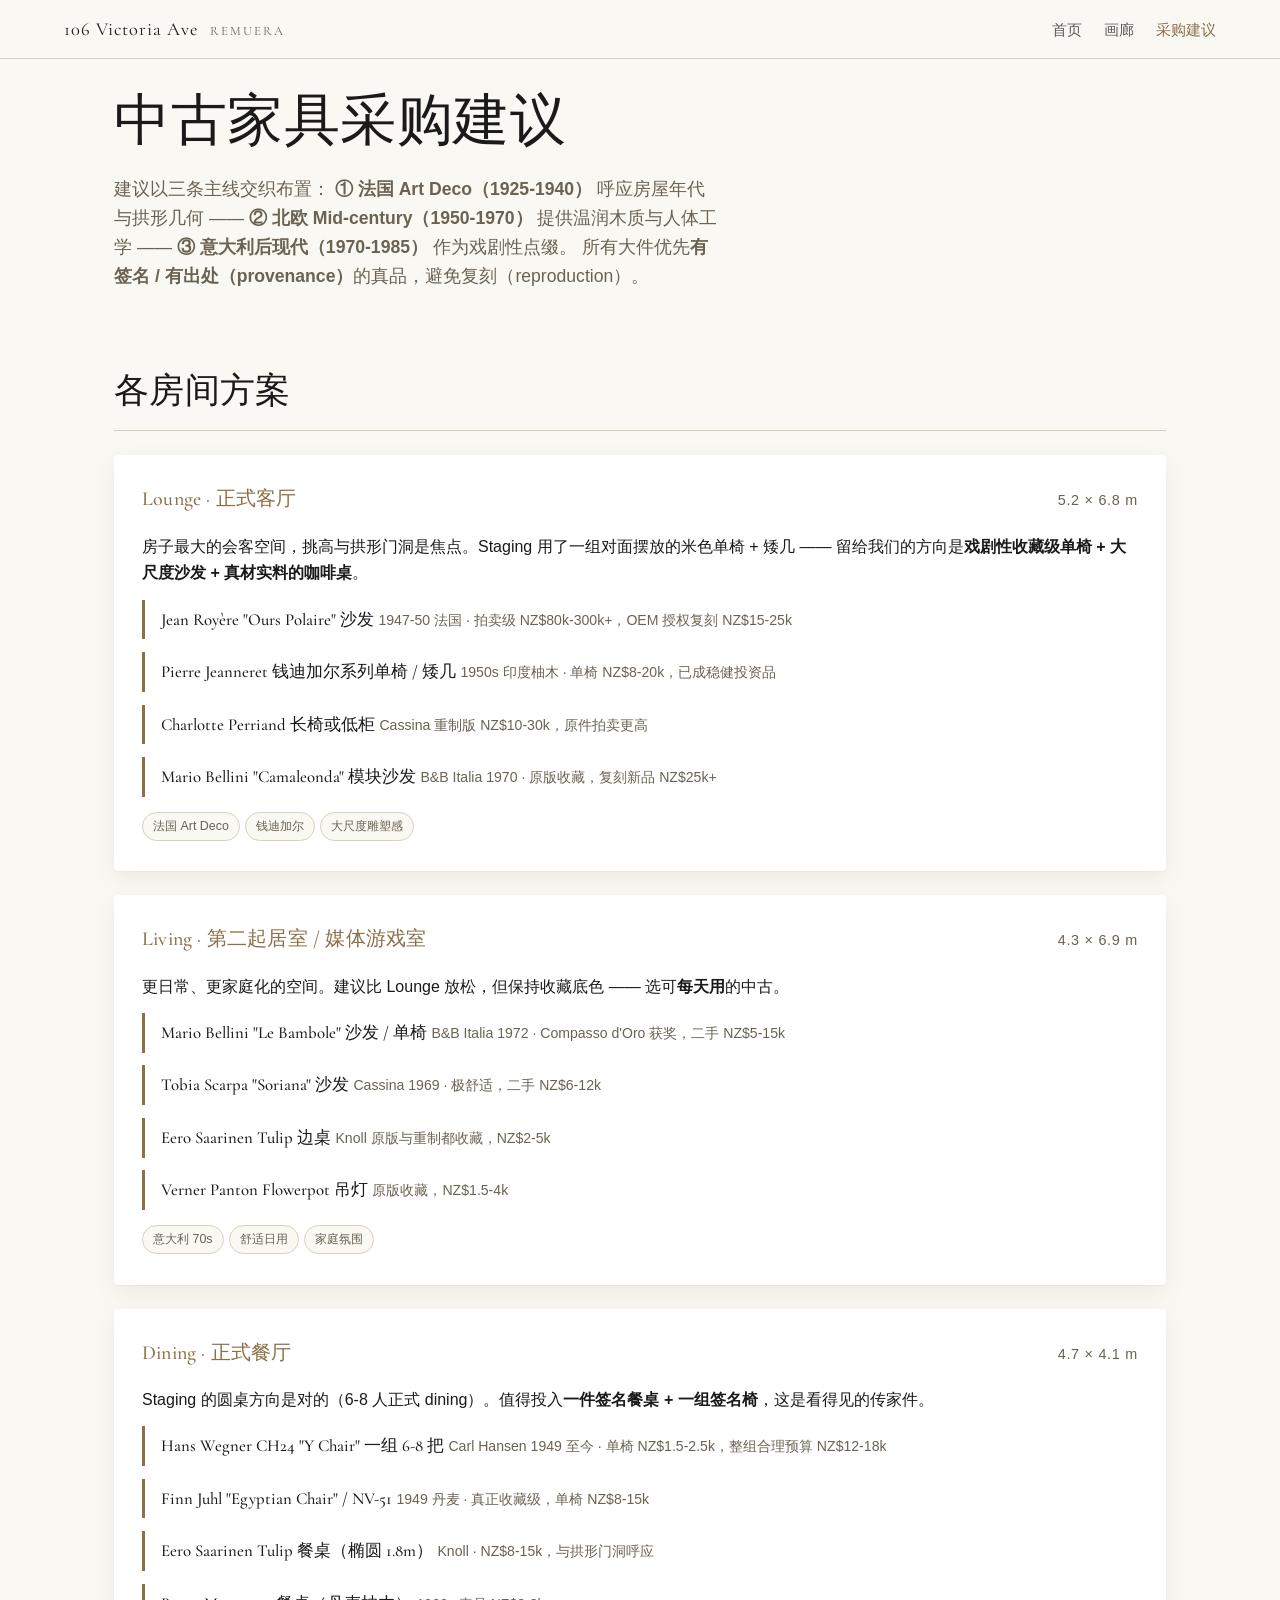
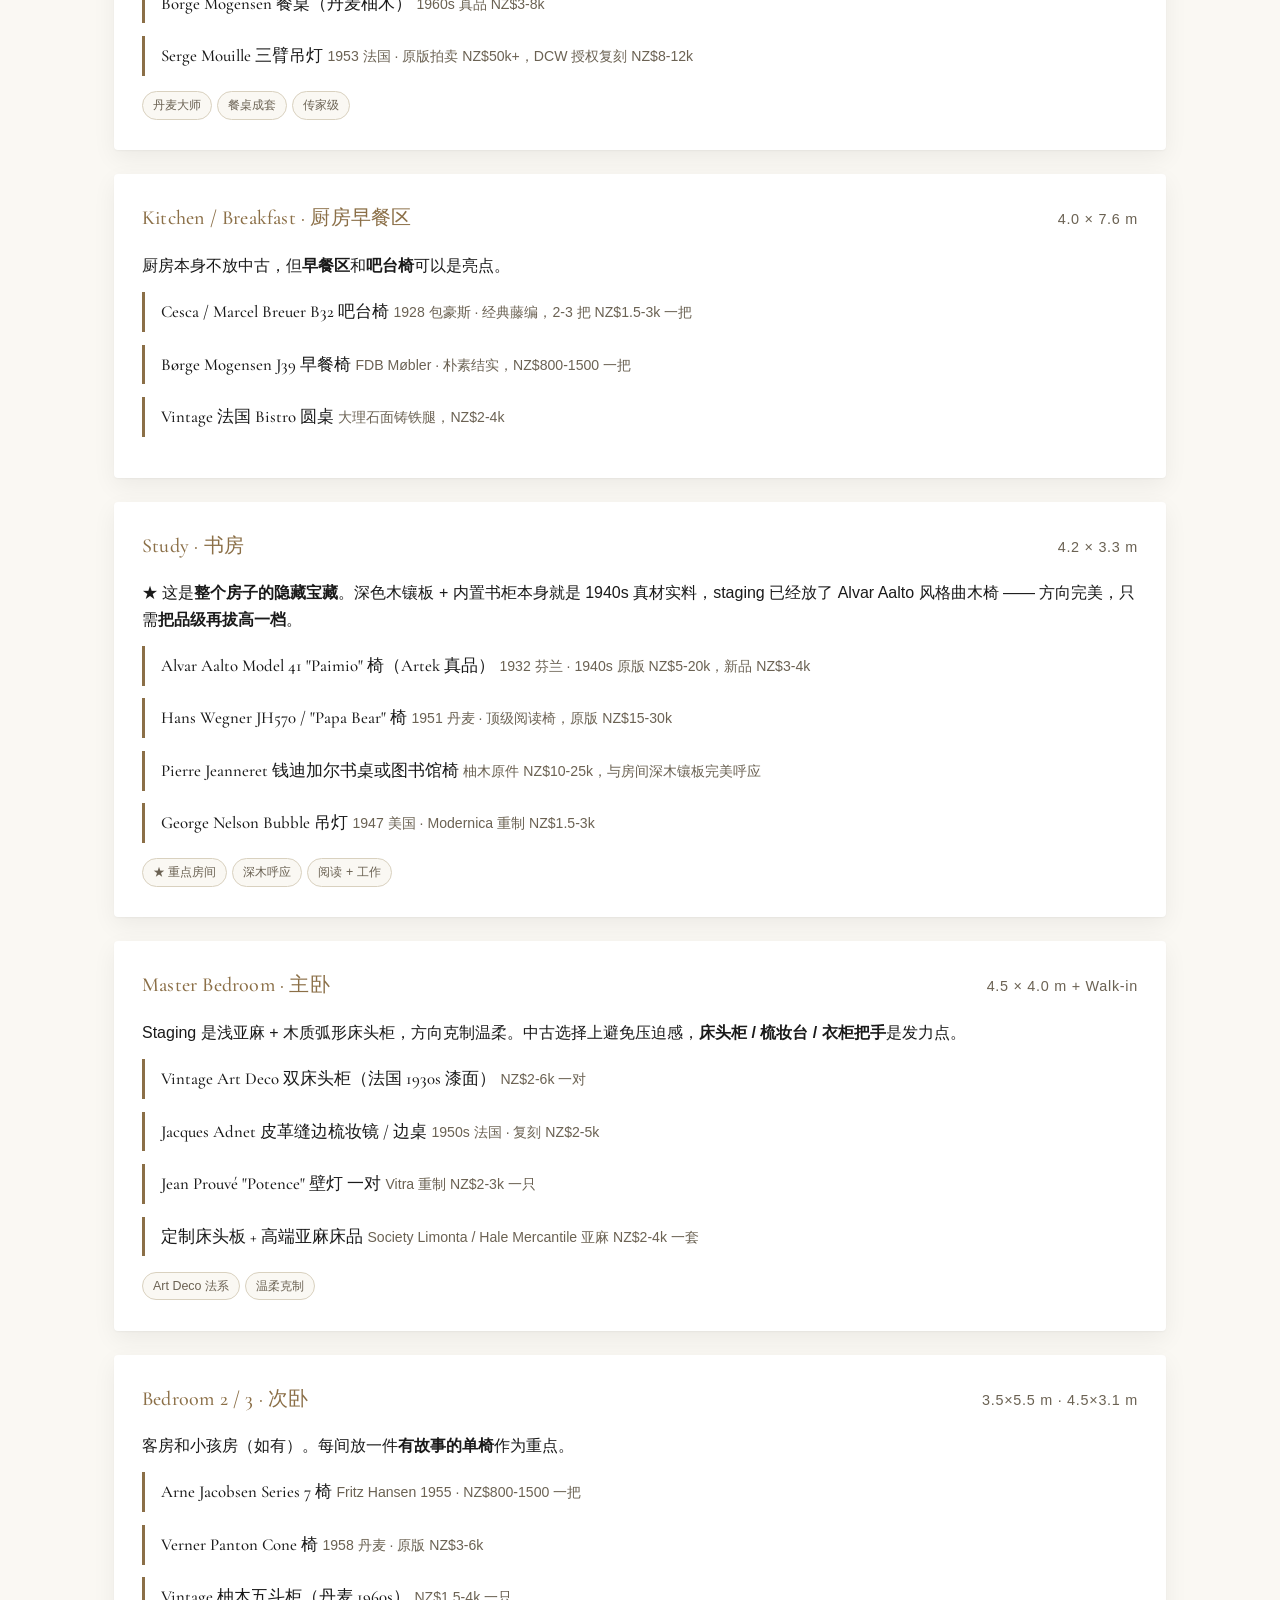
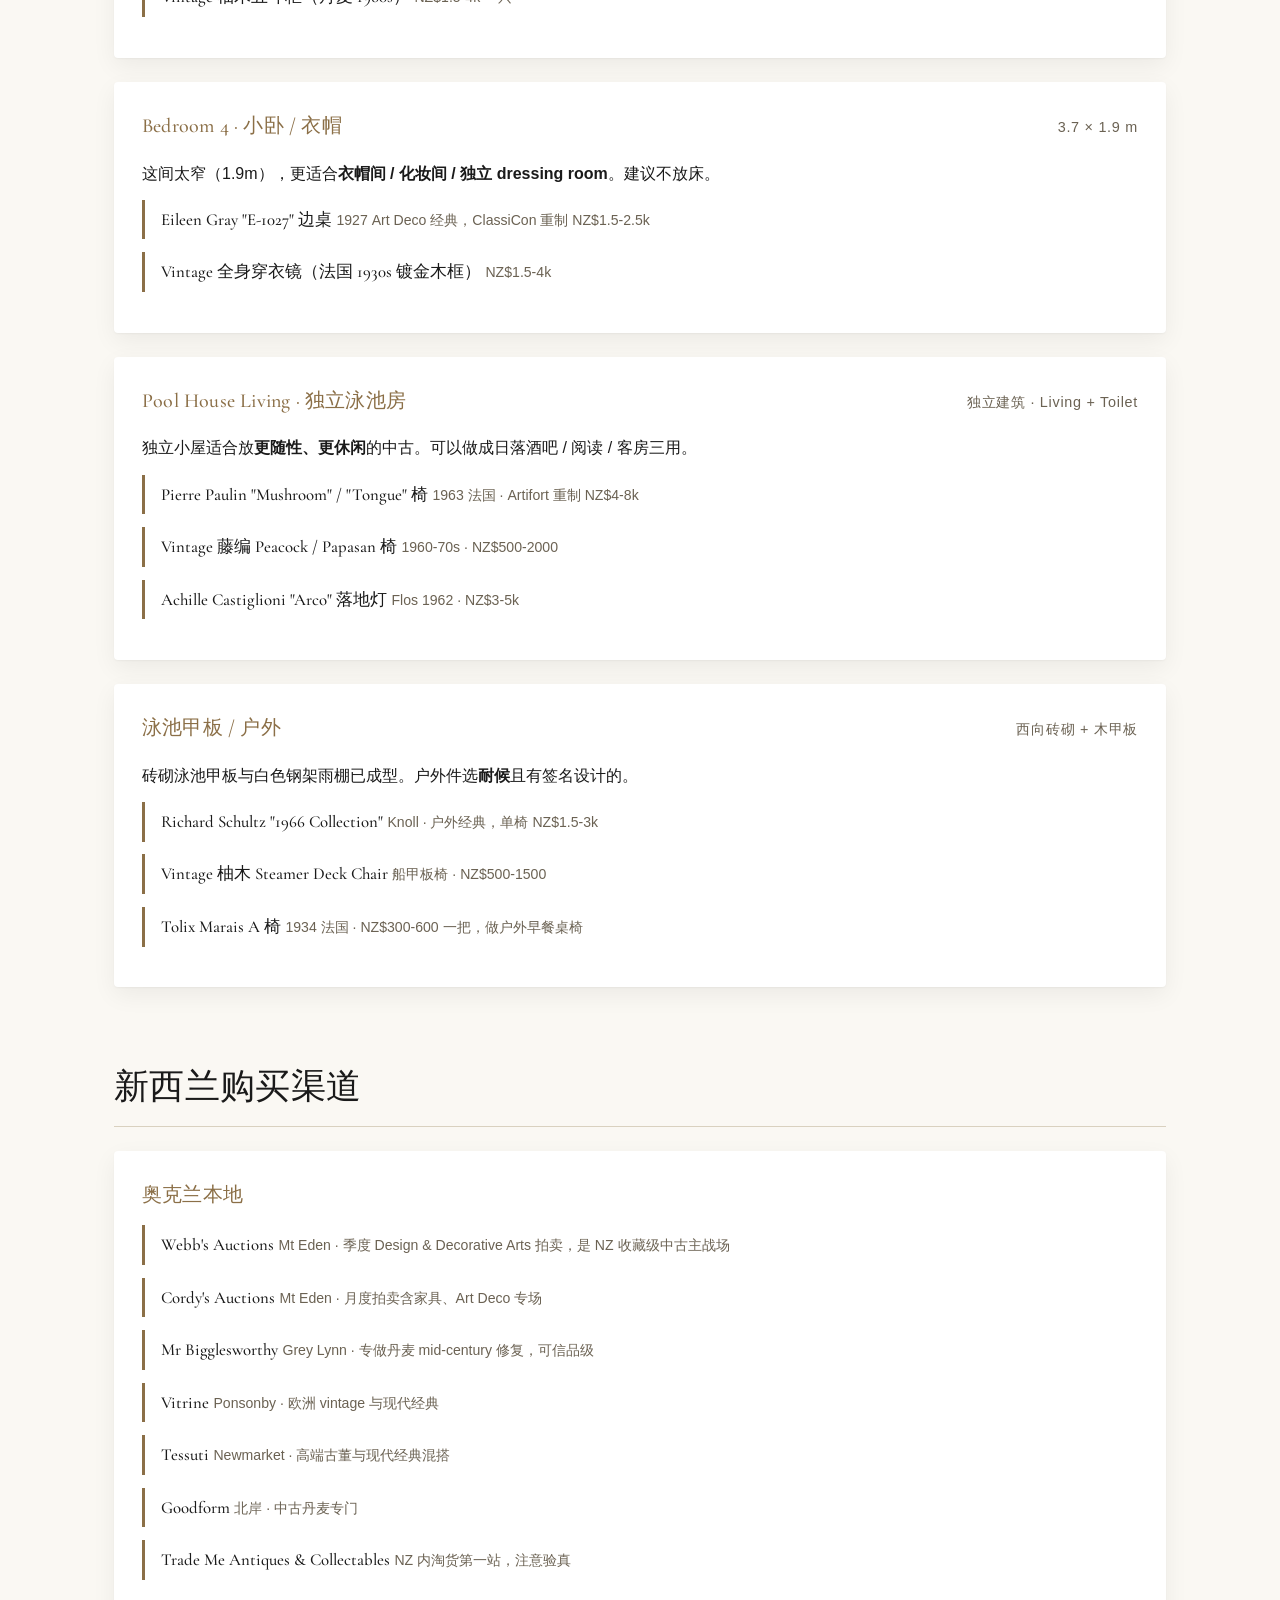
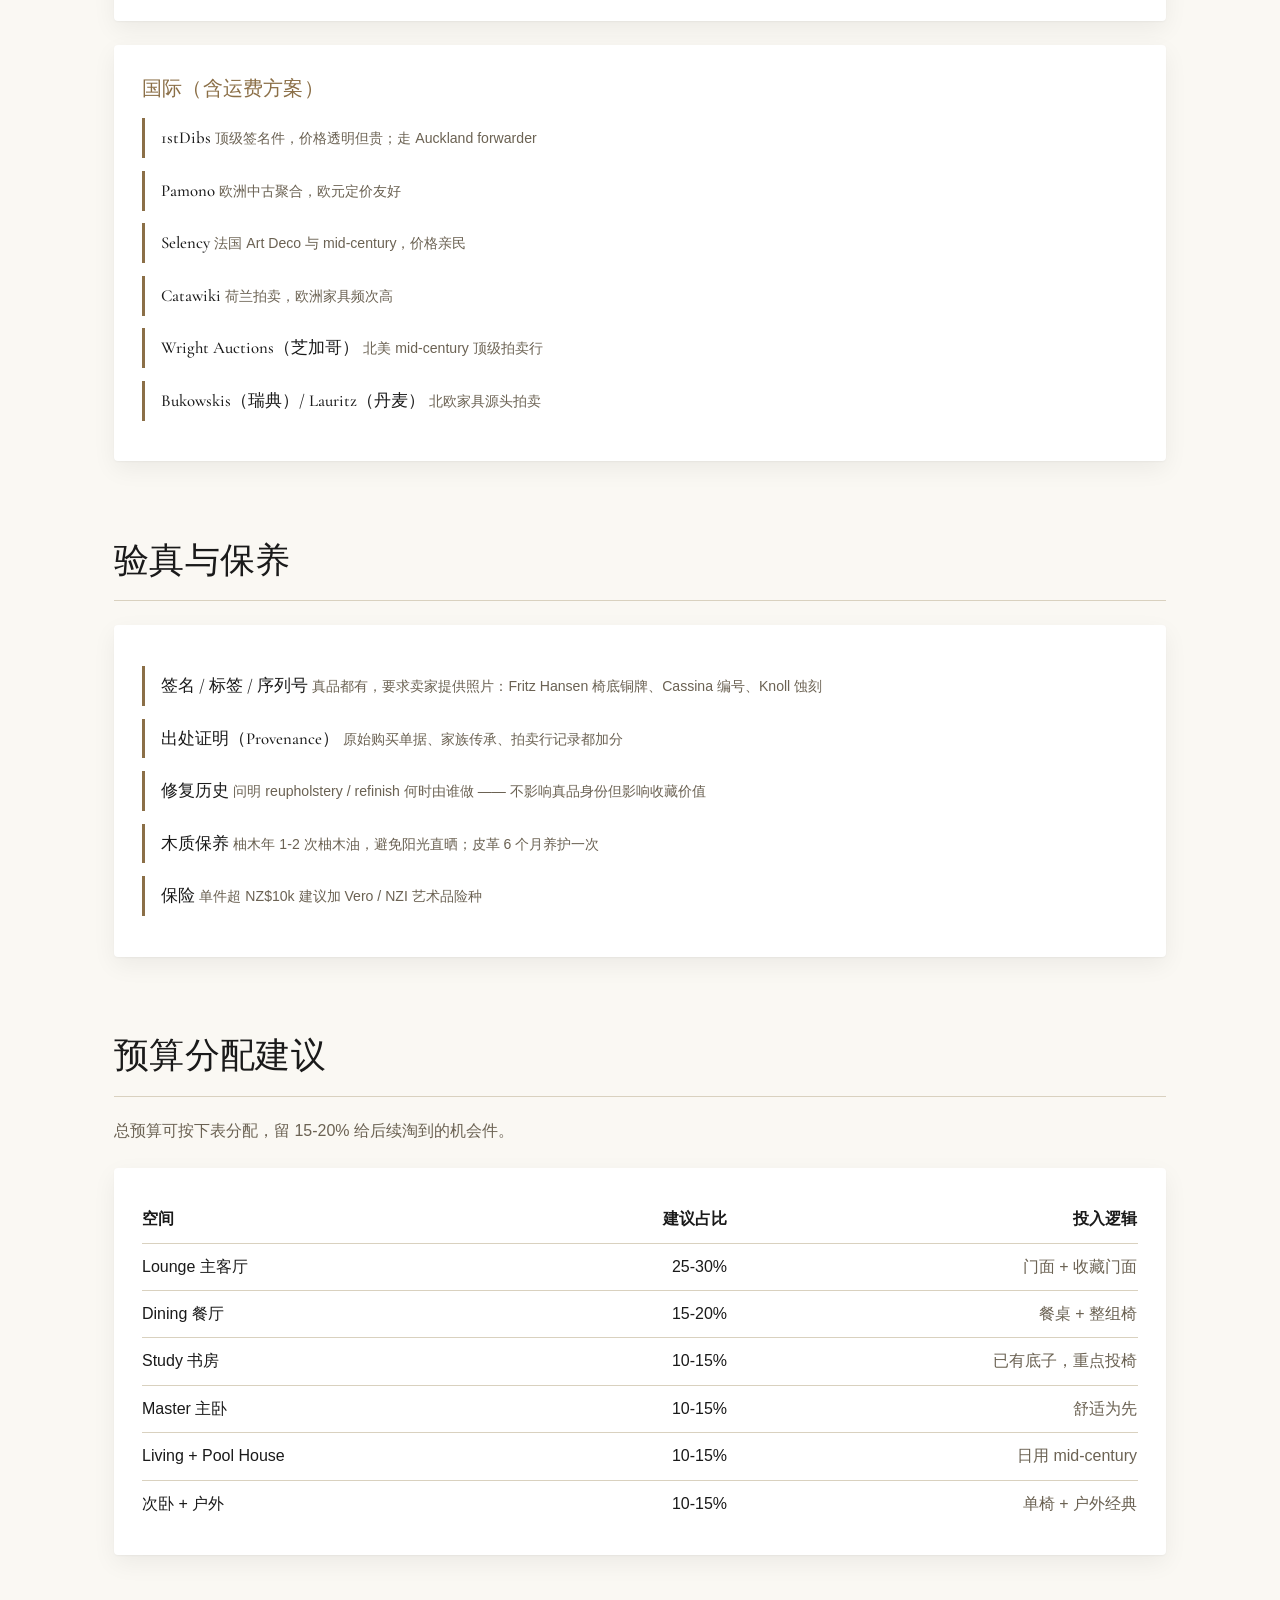
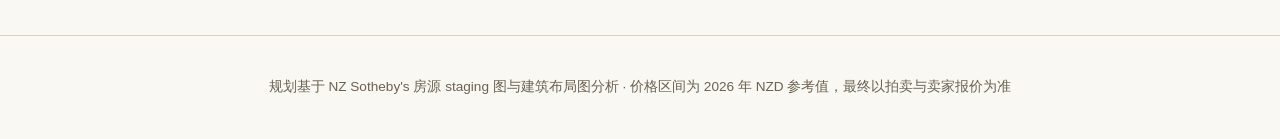
==== buying-guide.html @ 9dc2fc3b "新增 GitHub Pages 站点 - index.html: 房产概览 + 风格基调 + 布局图 - gallery.html: 32 张高清画廊 + lightbox 放大 - buying-g" ====
<!doctype html>
<html lang="zh-CN">
<head>
<meta charset="utf-8">
<meta name="viewport" content="width=device-width,initial-scale=1">
<title>中古家具采购建议 · 106 Victoria Ave</title>
<link rel="preconnect" href="https://fonts.googleapis.com">
<link rel="preconnect" href="https://fonts.gstatic.com" crossorigin>
<link href="https://fonts.googleapis.com/css2?family=Cormorant+Garamond:wght@400;500;600&display=swap" rel="stylesheet">
<link rel="stylesheet" href="assets/css/style.css">
</head>
<body>

<nav class="nav">
  <div class="nav-inner">
    <div class="brand">106 Victoria Ave <small>Remuera</small></div>
    <div class="nav-links">
      <a href="index.html">首页</a>
      <a href="gallery.html">画廊</a>
      <a href="buying-guide.html" class="active">采购建议</a>
    </div>
  </div>
</nav>

<main class="wrap" style="padding-top:32px">

  <h1>中古家具采购建议</h1>
  <p class="lead">
    建议以三条主线交织布置：
    <strong>① 法国 Art Deco（1925-1940）</strong> 呼应房屋年代与拱形几何 ——
    <strong>② 北欧 Mid-century（1950-1970）</strong> 提供温润木质与人体工学 ——
    <strong>③ 意大利后现代（1970-1985）</strong> 作为戏剧性点缀。
    所有大件优先<strong>有签名 / 有出处（provenance）</strong>的真品，避免复刻（reproduction）。
  </p>

  <h2>各房间方案</h2>

  <div class="room" id="lounge">
    <div class="room-head"><h3>Lounge · 正式客厅</h3><span class="room-size">5.2 × 6.8 m</span></div>
    <p>房子最大的会客空间，挑高与拱形门洞是焦点。Staging 用了一组对面摆放的米色单椅 + 矮几 —— 留给我们的方向是<strong>戏剧性收藏级单椅 + 大尺度沙发 + 真材实料的咖啡桌</strong>。</p>
    <div class="pick"><strong>Jean Royère "Ours Polaire" 沙发</strong> <em>1947-50 法国 · 拍卖级 NZ$80k-300k+，OEM 授权复刻 NZ$15-25k</em></div>
    <div class="pick"><strong>Pierre Jeanneret 钱迪加尔系列单椅 / 矮几</strong> <em>1950s 印度柚木 · 单椅 NZ$8-20k，已成稳健投资品</em></div>
    <div class="pick"><strong>Charlotte Perriand 长椅或低柜</strong> <em>Cassina 重制版 NZ$10-30k，原件拍卖更高</em></div>
    <div class="pick"><strong>Mario Bellini "Camaleonda" 模块沙发</strong> <em>B&B Italia 1970 · 原版收藏，复刻新品 NZ$25k+</em></div>
    <div>
      <span class="tag">法国 Art Deco</span><span class="tag">钱迪加尔</span><span class="tag">大尺度雕塑感</span>
    </div>
  </div>

  <div class="room" id="living">
    <div class="room-head"><h3>Living · 第二起居室 / 媒体游戏室</h3><span class="room-size">4.3 × 6.9 m</span></div>
    <p>更日常、更家庭化的空间。建议比 Lounge 放松，但保持收藏底色 —— 选可<strong>每天用</strong>的中古。</p>
    <div class="pick"><strong>Mario Bellini "Le Bambole" 沙发 / 单椅</strong> <em>B&B Italia 1972 · Compasso d'Oro 获奖，二手 NZ$5-15k</em></div>
    <div class="pick"><strong>Tobia Scarpa "Soriana" 沙发</strong> <em>Cassina 1969 · 极舒适，二手 NZ$6-12k</em></div>
    <div class="pick"><strong>Eero Saarinen Tulip 边桌</strong> <em>Knoll 原版与重制都收藏，NZ$2-5k</em></div>
    <div class="pick"><strong>Verner Panton Flowerpot 吊灯</strong> <em>原版收藏，NZ$1.5-4k</em></div>
    <div>
      <span class="tag">意大利 70s</span><span class="tag">舒适日用</span><span class="tag">家庭氛围</span>
    </div>
  </div>

  <div class="room" id="dining">
    <div class="room-head"><h3>Dining · 正式餐厅</h3><span class="room-size">4.7 × 4.1 m</span></div>
    <p>Staging 的圆桌方向是对的（6-8 人正式 dining）。值得投入<strong>一件签名餐桌 + 一组签名椅</strong>，这是看得见的传家件。</p>
    <div class="pick"><strong>Hans Wegner CH24 "Y Chair" 一组 6-8 把</strong> <em>Carl Hansen 1949 至今 · 单椅 NZ$1.5-2.5k，整组合理预算 NZ$12-18k</em></div>
    <div class="pick"><strong>Finn Juhl "Egyptian Chair" / NV-51</strong> <em>1949 丹麦 · 真正收藏级，单椅 NZ$8-15k</em></div>
    <div class="pick"><strong>Eero Saarinen Tulip 餐桌（椭圆 1.8m）</strong> <em>Knoll · NZ$8-15k，与拱形门洞呼应</em></div>
    <div class="pick"><strong>Borge Mogensen 餐桌（丹麦柚木）</strong> <em>1960s 真品 NZ$3-8k</em></div>
    <div class="pick"><strong>Serge Mouille 三臂吊灯</strong> <em>1953 法国 · 原版拍卖 NZ$50k+，DCW 授权复刻 NZ$8-12k</em></div>
    <div>
      <span class="tag">丹麦大师</span><span class="tag">餐桌成套</span><span class="tag">传家级</span>
    </div>
  </div>

  <div class="room" id="kitchen">
    <div class="room-head"><h3>Kitchen / Breakfast · 厨房早餐区</h3><span class="room-size">4.0 × 7.6 m</span></div>
    <p>厨房本身不放中古，但<strong>早餐区</strong>和<strong>吧台椅</strong>可以是亮点。</p>
    <div class="pick"><strong>Cesca / Marcel Breuer B32 吧台椅</strong> <em>1928 包豪斯 · 经典藤编，2-3 把 NZ$1.5-3k 一把</em></div>
    <div class="pick"><strong>Børge Mogensen J39 早餐椅</strong> <em>FDB Møbler · 朴素结实，NZ$800-1500 一把</em></div>
    <div class="pick"><strong>Vintage 法国 Bistro 圆桌</strong> <em>大理石面铸铁腿，NZ$2-4k</em></div>
  </div>

  <div class="room" id="study">
    <div class="room-head"><h3>Study · 书房</h3><span class="room-size">4.2 × 3.3 m</span></div>
    <p>★ 这是<strong>整个房子的隐藏宝藏</strong>。深色木镶板 + 内置书柜本身就是 1940s 真材实料，staging 已经放了 Alvar Aalto 风格曲木椅 —— 方向完美，只需<strong>把品级再拔高一档</strong>。</p>
    <div class="pick"><strong>Alvar Aalto Model 41 "Paimio" 椅（Artek 真品）</strong> <em>1932 芬兰 · 1940s 原版 NZ$5-20k，新品 NZ$3-4k</em></div>
    <div class="pick"><strong>Hans Wegner JH570 / "Papa Bear" 椅</strong> <em>1951 丹麦 · 顶级阅读椅，原版 NZ$15-30k</em></div>
    <div class="pick"><strong>Pierre Jeanneret 钱迪加尔书桌或图书馆椅</strong> <em>柚木原件 NZ$10-25k，与房间深木镶板完美呼应</em></div>
    <div class="pick"><strong>George Nelson Bubble 吊灯</strong> <em>1947 美国 · Modernica 重制 NZ$1.5-3k</em></div>
    <div>
      <span class="tag">★ 重点房间</span><span class="tag">深木呼应</span><span class="tag">阅读 + 工作</span>
    </div>
  </div>

  <div class="room" id="master">
    <div class="room-head"><h3>Master Bedroom · 主卧</h3><span class="room-size">4.5 × 4.0 m + Walk-in</span></div>
    <p>Staging 是浅亚麻 + 木质弧形床头柜，方向克制温柔。中古选择上避免压迫感，<strong>床头柜 / 梳妆台 / 衣柜把手</strong>是发力点。</p>
    <div class="pick"><strong>Vintage Art Deco 双床头柜（法国 1930s 漆面）</strong> <em>NZ$2-6k 一对</em></div>
    <div class="pick"><strong>Jacques Adnet 皮革缝边梳妆镜 / 边桌</strong> <em>1950s 法国 · 复刻 NZ$2-5k</em></div>
    <div class="pick"><strong>Jean Prouvé "Potence" 壁灯 一对</strong> <em>Vitra 重制 NZ$2-3k 一只</em></div>
    <div class="pick"><strong>定制床头板 + 高端亚麻床品</strong> <em>Society Limonta / Hale Mercantile 亚麻 NZ$2-4k 一套</em></div>
    <div>
      <span class="tag">Art Deco 法系</span><span class="tag">温柔克制</span>
    </div>
  </div>

  <div class="room" id="bedroom2">
    <div class="room-head"><h3>Bedroom 2 / 3 · 次卧</h3><span class="room-size">3.5×5.5 m · 4.5×3.1 m</span></div>
    <p>客房和小孩房（如有）。每间放一件<strong>有故事的单椅</strong>作为重点。</p>
    <div class="pick"><strong>Arne Jacobsen Series 7 椅</strong> <em>Fritz Hansen 1955 · NZ$800-1500 一把</em></div>
    <div class="pick"><strong>Verner Panton Cone 椅</strong> <em>1958 丹麦 · 原版 NZ$3-6k</em></div>
    <div class="pick"><strong>Vintage 柚木五斗柜（丹麦 1960s）</strong> <em>NZ$1.5-4k 一只</em></div>
  </div>

  <div class="room" id="bedroom4">
    <div class="room-head"><h3>Bedroom 4 · 小卧 / 衣帽</h3><span class="room-size">3.7 × 1.9 m</span></div>
    <p>这间太窄（1.9m），更适合<strong>衣帽间 / 化妆间 / 独立 dressing room</strong>。建议不放床。</p>
    <div class="pick"><strong>Eileen Gray "E-1027" 边桌</strong> <em>1927 Art Deco 经典，ClassiCon 重制 NZ$1.5-2.5k</em></div>
    <div class="pick"><strong>Vintage 全身穿衣镜（法国 1930s 镀金木框）</strong> <em>NZ$1.5-4k</em></div>
  </div>

  <div class="room" id="poolhouse">
    <div class="room-head"><h3>Pool House Living · 独立泳池房</h3><span class="room-size">独立建筑 · Living + Toilet</span></div>
    <p>独立小屋适合放<strong>更随性、更休闲</strong>的中古。可以做成日落酒吧 / 阅读 / 客房三用。</p>
    <div class="pick"><strong>Pierre Paulin "Mushroom" / "Tongue" 椅</strong> <em>1963 法国 · Artifort 重制 NZ$4-8k</em></div>
    <div class="pick"><strong>Vintage 藤编 Peacock / Papasan 椅</strong> <em>1960-70s · NZ$500-2000</em></div>
    <div class="pick"><strong>Achille Castiglioni "Arco" 落地灯</strong> <em>Flos 1962 · NZ$3-5k</em></div>
  </div>

  <div class="room" id="deck">
    <div class="room-head"><h3>泳池甲板 / 户外</h3><span class="room-size">西向砖砌 + 木甲板</span></div>
    <p>砖砌泳池甲板与白色钢架雨棚已成型。户外件选<strong>耐候</strong>且有签名设计的。</p>
    <div class="pick"><strong>Richard Schultz "1966 Collection"</strong> <em>Knoll · 户外经典，单椅 NZ$1.5-3k</em></div>
    <div class="pick"><strong>Vintage 柚木 Steamer Deck Chair</strong> <em>船甲板椅 · NZ$500-1500</em></div>
    <div class="pick"><strong>Tolix Marais A 椅</strong> <em>1934 法国 · NZ$300-600 一把，做户外早餐桌椅</em></div>
  </div>

  <h2>新西兰购买渠道</h2>
  <div class="room">
    <h3>奥克兰本地</h3>
    <div class="pick"><strong>Webb's Auctions</strong> <em>Mt Eden · 季度 Design & Decorative Arts 拍卖，是 NZ 收藏级中古主战场</em></div>
    <div class="pick"><strong>Cordy's Auctions</strong> <em>Mt Eden · 月度拍卖含家具、Art Deco 专场</em></div>
    <div class="pick"><strong>Mr Bigglesworthy</strong> <em>Grey Lynn · 专做丹麦 mid-century 修复，可信品级</em></div>
    <div class="pick"><strong>Vitrine</strong> <em>Ponsonby · 欧洲 vintage 与现代经典</em></div>
    <div class="pick"><strong>Tessuti</strong> <em>Newmarket · 高端古董与现代经典混搭</em></div>
    <div class="pick"><strong>Goodform</strong> <em>北岸 · 中古丹麦专门</em></div>
    <div class="pick"><strong>Trade Me Antiques & Collectables</strong> <em>NZ 内淘货第一站，注意验真</em></div>
  </div>

  <div class="room">
    <h3>国际（含运费方案）</h3>
    <div class="pick"><strong>1stDibs</strong> <em>顶级签名件，价格透明但贵；走 Auckland forwarder</em></div>
    <div class="pick"><strong>Pamono</strong> <em>欧洲中古聚合，欧元定价友好</em></div>
    <div class="pick"><strong>Selency</strong> <em>法国 Art Deco 与 mid-century，价格亲民</em></div>
    <div class="pick"><strong>Catawiki</strong> <em>荷兰拍卖，欧洲家具频次高</em></div>
    <div class="pick"><strong>Wright Auctions（芝加哥）</strong> <em>北美 mid-century 顶级拍卖行</em></div>
    <div class="pick"><strong>Bukowskis（瑞典）/ Lauritz（丹麦）</strong> <em>北欧家具源头拍卖</em></div>
  </div>

  <h2>验真与保养</h2>
  <div class="room">
    <div class="pick"><strong>签名 / 标签 / 序列号</strong> <em>真品都有，要求卖家提供照片：Fritz Hansen 椅底铜牌、Cassina 编号、Knoll 蚀刻</em></div>
    <div class="pick"><strong>出处证明（Provenance）</strong> <em>原始购买单据、家族传承、拍卖行记录都加分</em></div>
    <div class="pick"><strong>修复历史</strong> <em>问明 reupholstery / refinish 何时由谁做 —— 不影响真品身份但影响收藏价值</em></div>
    <div class="pick"><strong>木质保养</strong> <em>柚木年 1-2 次柚木油，避免阳光直晒；皮革 6 个月养护一次</em></div>
    <div class="pick"><strong>保险</strong> <em>单件超 NZ$10k 建议加 Vero / NZI 艺术品险种</em></div>
  </div>

  <h2>预算分配建议</h2>
  <p style="color:var(--muted)">总预算可按下表分配，留 15-20% 给后续淘到的机会件。</p>
  <div class="room">
    <table style="width:100%;border-collapse:collapse">
      <tr style="border-bottom:1px solid var(--rule)"><th style="text-align:left;padding:10px 0">空间</th><th style="text-align:right">建议占比</th><th style="text-align:right">投入逻辑</th></tr>
      <tr style="border-bottom:1px solid var(--rule)"><td style="padding:10px 0">Lounge 主客厅</td><td style="text-align:right">25-30%</td><td style="text-align:right;color:var(--muted)">门面 + 收藏门面</td></tr>
      <tr style="border-bottom:1px solid var(--rule)"><td style="padding:10px 0">Dining 餐厅</td><td style="text-align:right">15-20%</td><td style="text-align:right;color:var(--muted)">餐桌 + 整组椅</td></tr>
      <tr style="border-bottom:1px solid var(--rule)"><td style="padding:10px 0">Study 书房</td><td style="text-align:right">10-15%</td><td style="text-align:right;color:var(--muted)">已有底子，重点投椅</td></tr>
      <tr style="border-bottom:1px solid var(--rule)"><td style="padding:10px 0">Master 主卧</td><td style="text-align:right">10-15%</td><td style="text-align:right;color:var(--muted)">舒适为先</td></tr>
      <tr style="border-bottom:1px solid var(--rule)"><td style="padding:10px 0">Living + Pool House</td><td style="text-align:right">10-15%</td><td style="text-align:right;color:var(--muted)">日用 mid-century</td></tr>
      <tr><td style="padding:10px 0">次卧 + 户外</td><td style="text-align:right">10-15%</td><td style="text-align:right;color:var(--muted)">单椅 + 户外经典</td></tr>
    </table>
  </div>

</main>

<footer>
  <p>规划基于 NZ Sotheby's 房源 staging 图与建筑布局图分析 · 价格区间为 2026 年 NZD 参考值，最终以拍卖与卖家报价为准</p>
</footer>

</body>
</html>
---- assets/css/style.css ----
:root{
  --ink:#1a1a1a;
  --paper:#faf8f3;
  --rule:#d9d1bf;
  --gold:#8b6f47;
  --muted:#6b6253;
  --shadow:0 1px 2px rgba(0,0,0,.04),0 8px 24px rgba(0,0,0,.06);
}
*{box-sizing:border-box}
html{scroll-behavior:smooth}
body{
  margin:0;
  font:16px/1.65 -apple-system,BlinkMacSystemFont,"Segoe UI","PingFang SC","Microsoft YaHei",sans-serif;
  background:var(--paper);
  color:var(--ink);
  -webkit-font-smoothing:antialiased;
}
h1,h2,h3,.serif{
  font-family:"Cormorant Garamond","Songti SC",Georgia,serif;
  font-weight:500;
  letter-spacing:.01em;
}
h1{font-size:clamp(2rem,5vw,3.5rem);line-height:1.1;margin:0 0 .4em}
h2{font-size:clamp(1.5rem,3.2vw,2.2rem);margin:2em 0 .6em;border-bottom:1px solid var(--rule);padding-bottom:.3em}
h3{font-size:1.25rem;margin:1.6em 0 .4em;color:var(--gold)}
p{margin:.6em 0}
a{color:var(--gold);text-decoration:none;border-bottom:1px solid transparent;transition:border-color .2s}
a:hover{border-color:var(--gold)}
img{max-width:100%;display:block}

/* nav */
.nav{
  position:sticky;top:0;z-index:10;
  background:rgba(250,248,243,.92);
  backdrop-filter:saturate(140%) blur(8px);
  -webkit-backdrop-filter:saturate(140%) blur(8px);
  border-bottom:1px solid var(--rule);
}
.nav-inner{
  max-width:1200px;margin:0 auto;
  padding:14px 24px;
  display:flex;align-items:center;justify-content:space-between;gap:24px;
}
.brand{font-family:"Cormorant Garamond",serif;font-size:1.15rem;letter-spacing:.05em}
.brand small{color:var(--muted);font-size:.7em;letter-spacing:.15em;text-transform:uppercase;margin-left:.5em}
.nav-links{display:flex;gap:22px;font-size:.95rem}
.nav-links a{border:none;color:var(--ink);opacity:.7}
.nav-links a:hover,.nav-links a.active{opacity:1;color:var(--gold)}

/* layout */
.wrap{max-width:1100px;margin:0 auto;padding:0 24px}
.wide{max-width:1400px;margin:0 auto;padding:0 24px}

/* hero */
.hero{position:relative;height:min(72vh,720px);overflow:hidden}
.hero img{width:100%;height:100%;object-fit:cover}
.hero-text{
  position:absolute;left:0;right:0;bottom:0;padding:48px 24px;
  background:linear-gradient(to top,rgba(0,0,0,.55),transparent);
  color:#fff;
}
.hero-text .wrap{padding:0}
.hero-text small{letter-spacing:.25em;text-transform:uppercase;opacity:.85}
.hero-text h1{color:#fff;margin-top:.3em}

/* facts grid */
.facts{
  display:grid;grid-template-columns:repeat(auto-fit,minmax(140px,1fr));
  gap:1px;background:var(--rule);
  margin:48px 0;border:1px solid var(--rule);
}
.fact{background:var(--paper);padding:20px 16px;text-align:center}
.fact .n{font-family:"Cormorant Garamond",serif;font-size:2rem;line-height:1;color:var(--gold)}
.fact .l{font-size:.78rem;text-transform:uppercase;letter-spacing:.12em;color:var(--muted);margin-top:.4em}

/* lead */
.lead{font-size:1.1rem;color:var(--muted);max-width:62ch;margin:1.2em 0 2em}

/* floor plan */
.floorplan{margin:32px 0;background:#fff;padding:24px;box-shadow:var(--shadow);border-radius:4px}
.floorplan img{margin:0 auto;max-height:80vh;object-fit:contain}

/* cta */
.cta-row{
  display:grid;grid-template-columns:repeat(auto-fit,minmax(260px,1fr));
  gap:20px;margin:48px 0;
}
.cta{
  display:block;padding:32px;background:#fff;
  box-shadow:var(--shadow);border-radius:4px;color:var(--ink);border:none;
  transition:transform .15s,box-shadow .15s;
}
.cta:hover{transform:translateY(-2px);box-shadow:0 4px 8px rgba(0,0,0,.06),0 16px 36px rgba(0,0,0,.08)}
.cta h3{margin:0 0 .3em;color:var(--gold)}
.cta p{margin:.3em 0;color:var(--muted);font-size:.95rem}

/* gallery grid */
.gallery{
  display:grid;
  grid-template-columns:repeat(auto-fill,minmax(280px,1fr));
  gap:16px;margin:32px 0 64px;
}
.tile{position:relative;overflow:hidden;background:#eee;aspect-ratio:4/3;cursor:zoom-in}
.tile img{width:100%;height:100%;object-fit:cover;transition:transform .4s}
.tile:hover img{transform:scale(1.04)}
.tile .num{
  position:absolute;left:10px;top:10px;
  background:rgba(0,0,0,.55);color:#fff;
  padding:2px 8px;font-size:.78rem;letter-spacing:.1em;
}

/* lightbox */
.lb{
  position:fixed;inset:0;background:rgba(0,0,0,.92);
  display:none;align-items:center;justify-content:center;z-index:50;
  padding:24px;
}
.lb.open{display:flex}
.lb img{max-width:100%;max-height:100%;object-fit:contain}
.lb-close{position:absolute;top:20px;right:24px;color:#fff;font-size:2rem;cursor:pointer;border:none;background:none}

/* buying guide */
.room{
  background:#fff;padding:28px;margin:24px 0;
  box-shadow:var(--shadow);border-radius:4px;
}
.room-head{display:flex;justify-content:space-between;align-items:baseline;flex-wrap:wrap;gap:8px}
.room-size{color:var(--muted);font-size:.9rem;letter-spacing:.05em}
.room h3{margin-top:0}
.tag{
  display:inline-block;padding:3px 10px;
  background:var(--paper);border:1px solid var(--rule);
  font-size:.78rem;color:var(--muted);
  margin:.2em .4em .2em 0;border-radius:99px;
}
.pick{
  border-left:3px solid var(--gold);padding:6px 0 6px 16px;margin:.8em 0;
}
.pick strong{font-family:"Cormorant Garamond",serif;font-size:1.05rem;font-weight:500}
.pick em{color:var(--muted);font-style:normal;font-size:.88rem}

/* footer */
footer{
  border-top:1px solid var(--rule);
  margin-top:80px;padding:32px 24px;
  text-align:center;color:var(--muted);font-size:.85rem;
}

/* responsive */
@media (max-width:640px){
  .nav-inner{padding:12px 16px;flex-wrap:wrap;gap:12px}
  .nav-links{gap:14px;font-size:.85rem}
  .hero{height:60vh}
  .hero-text{padding:24px 16px}
  .wrap,.wide{padding:0 16px}
}
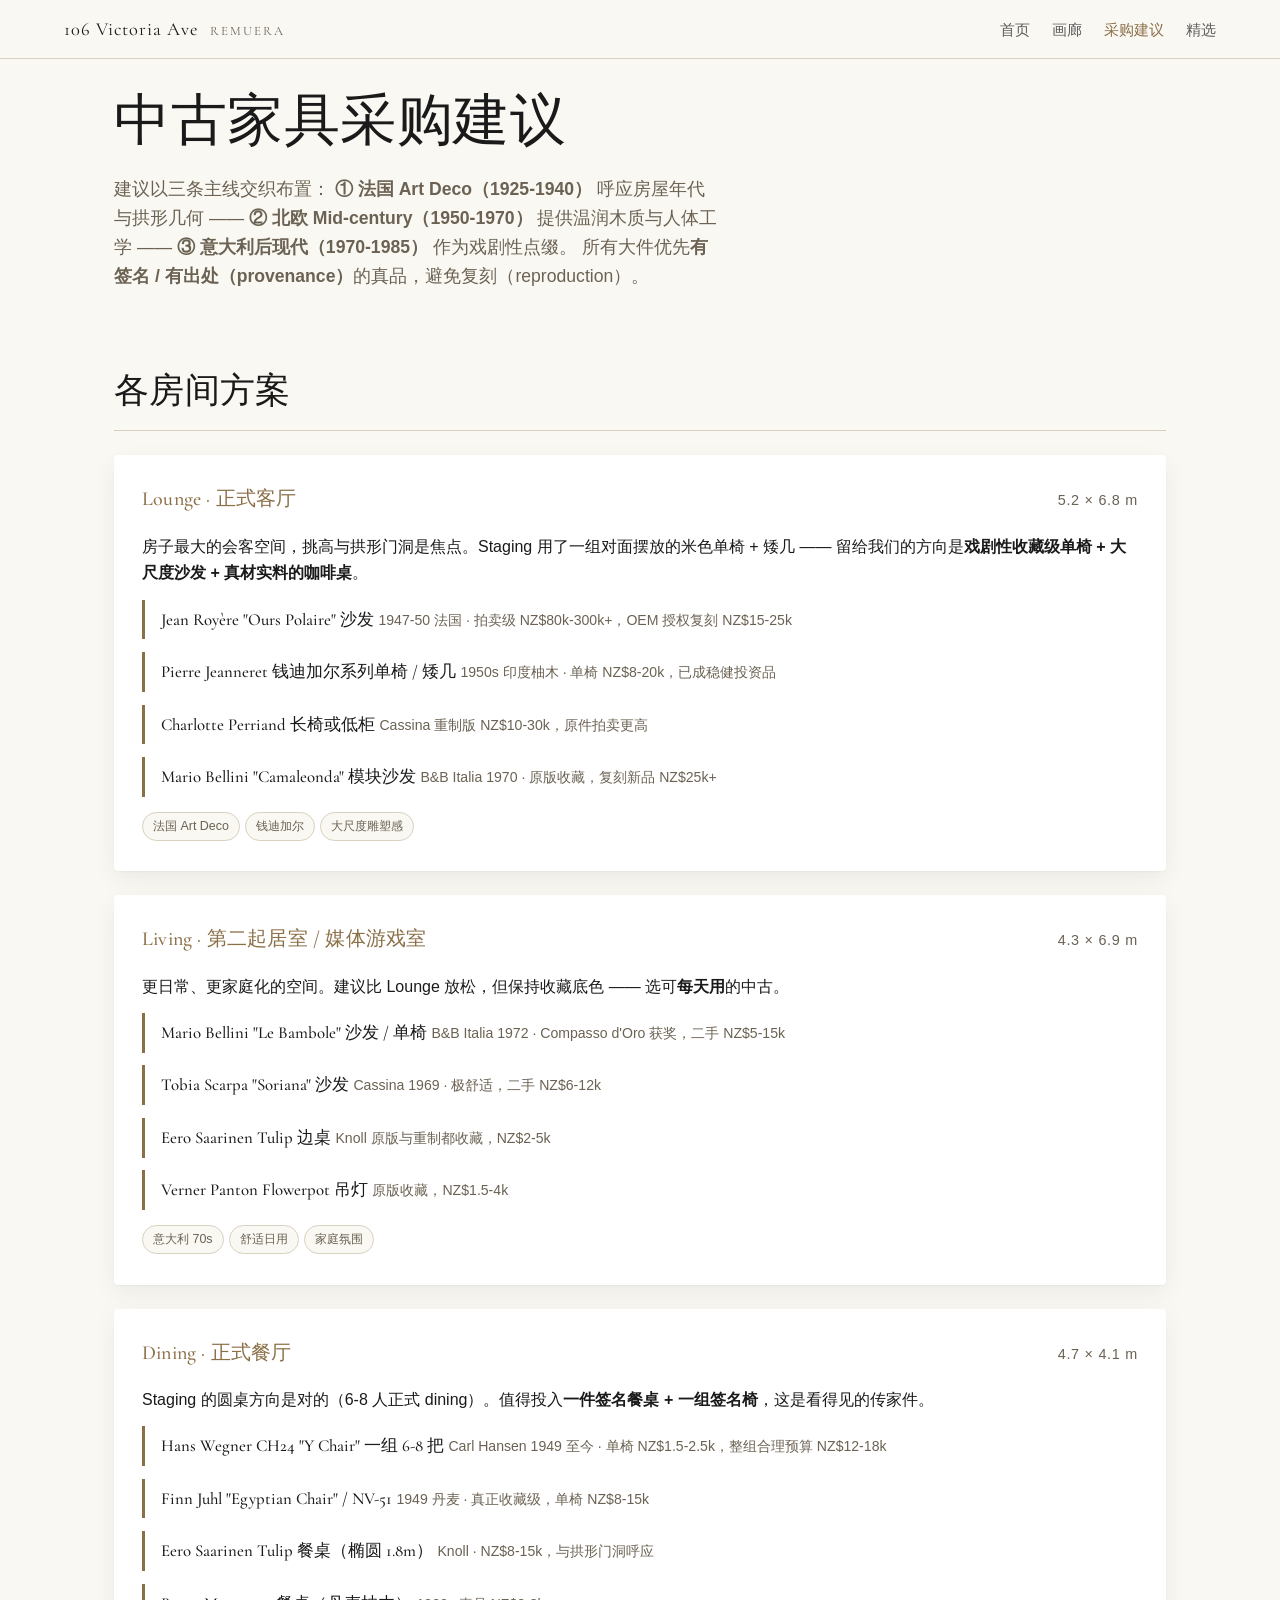
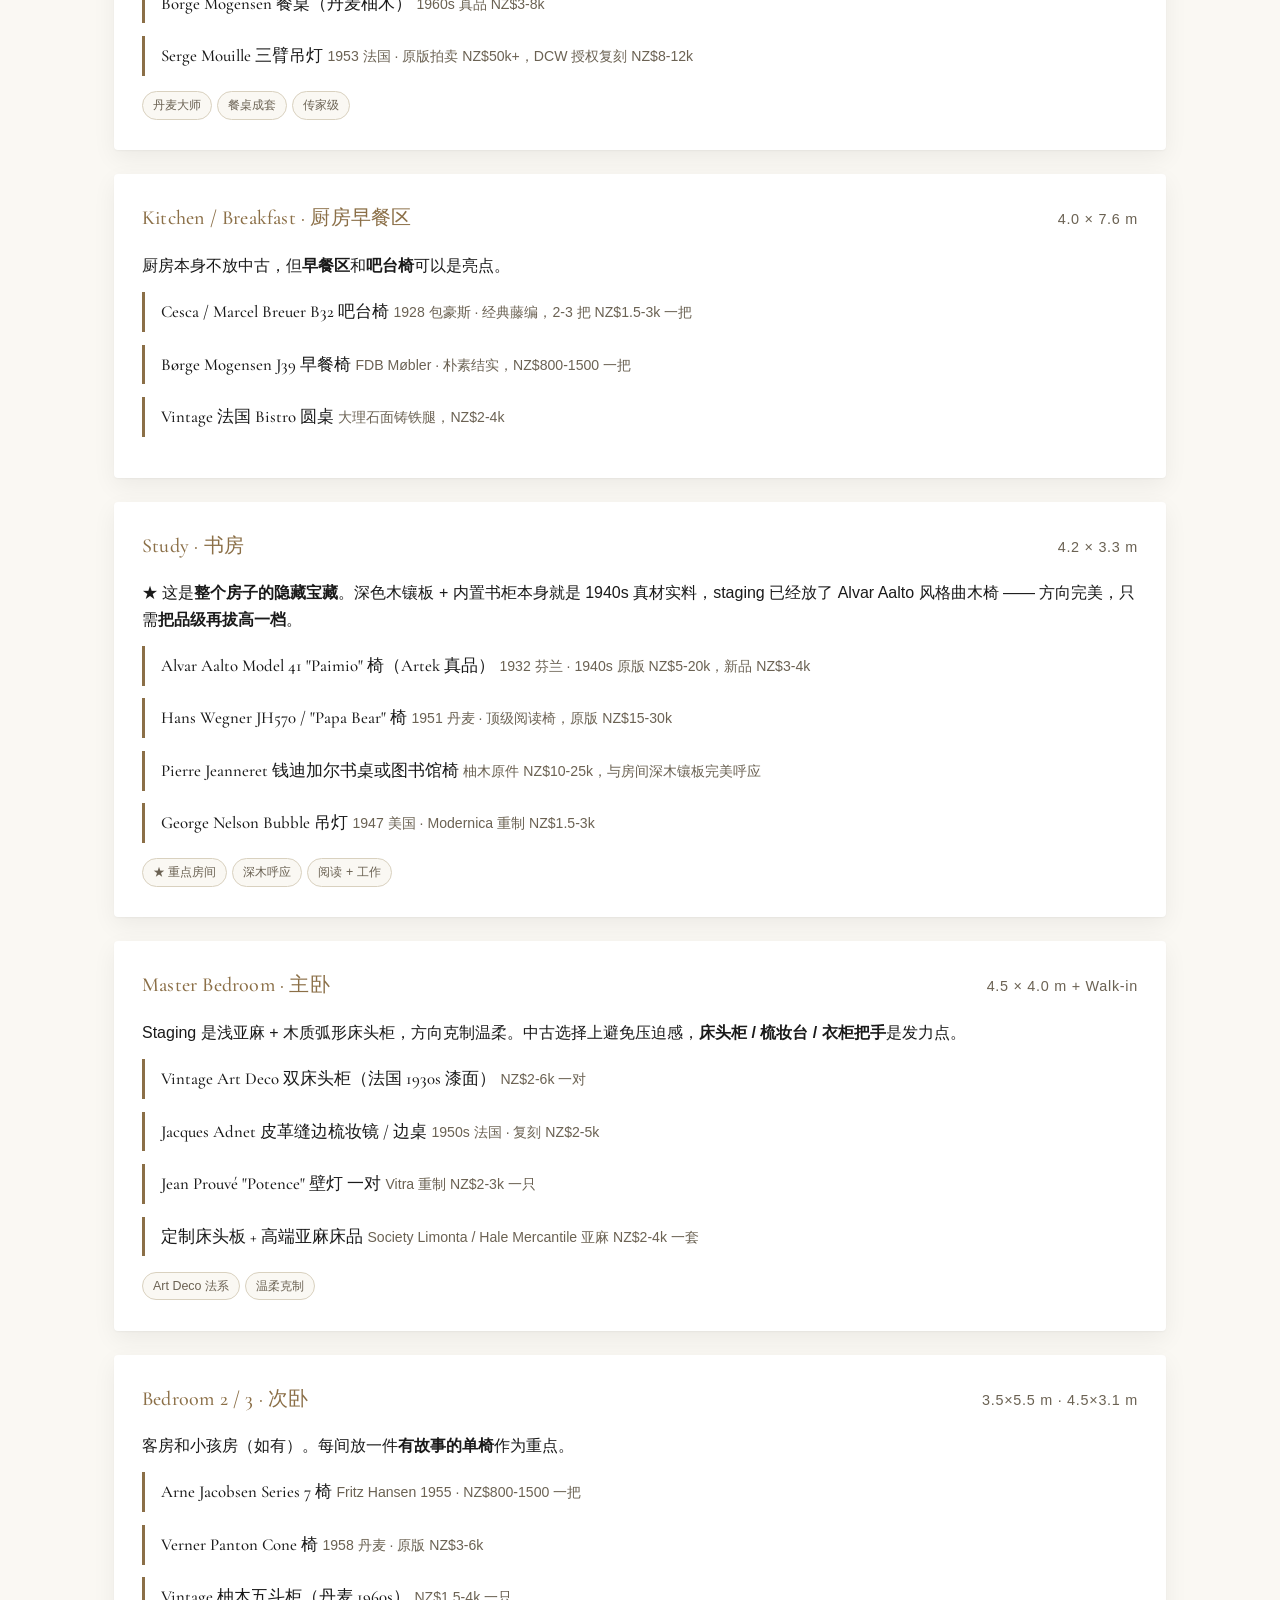
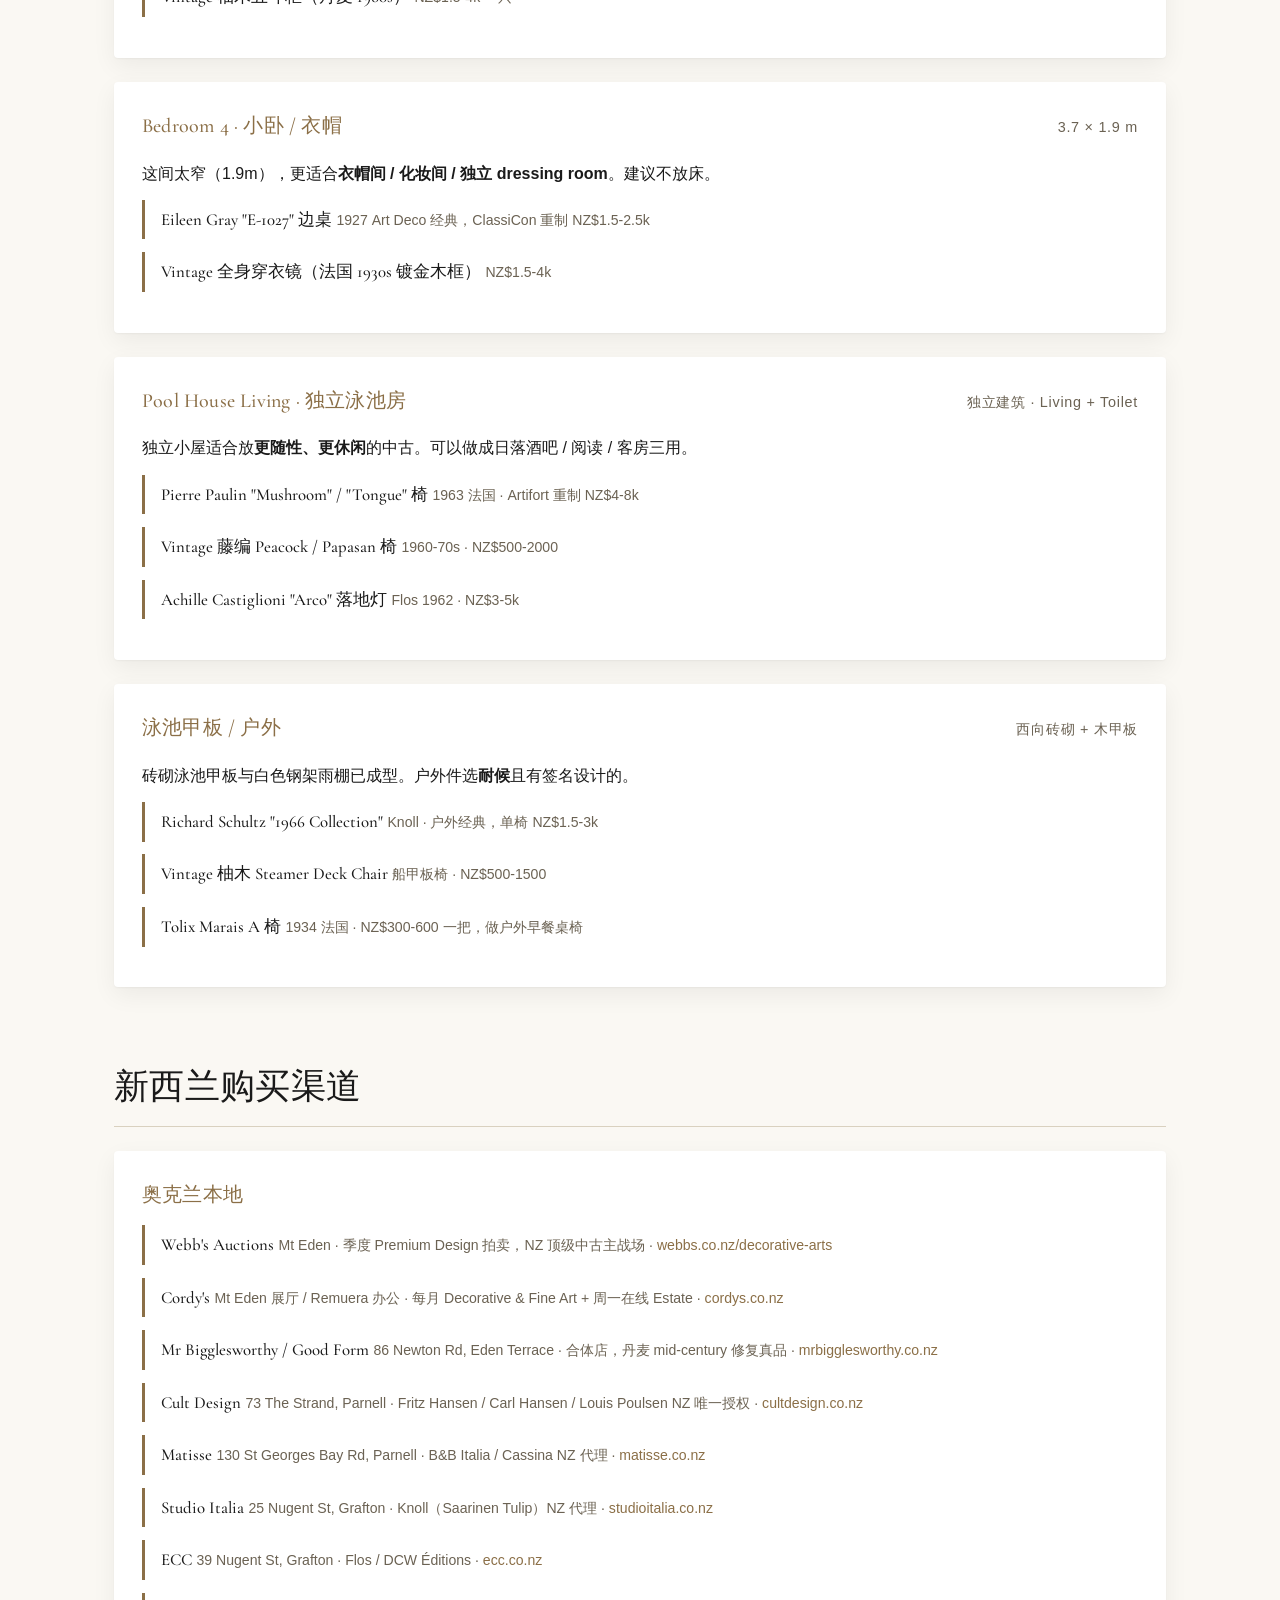
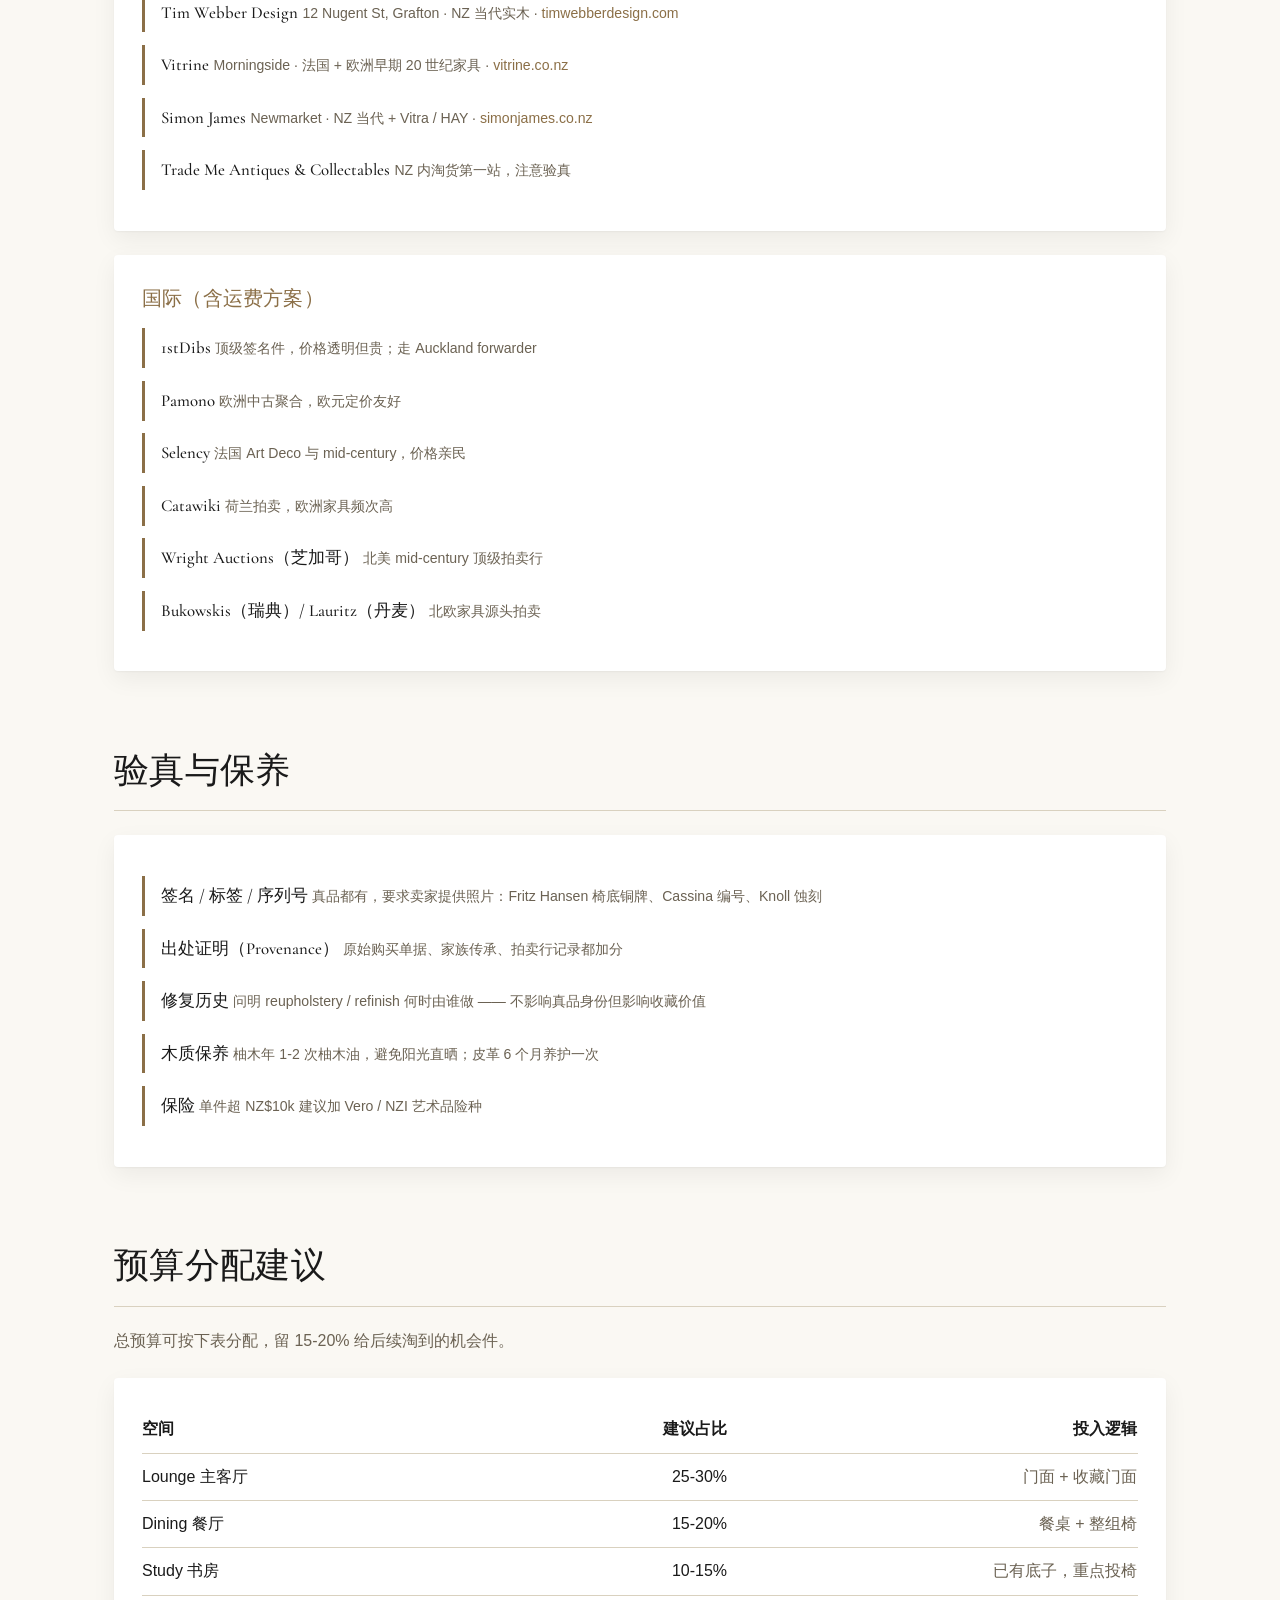
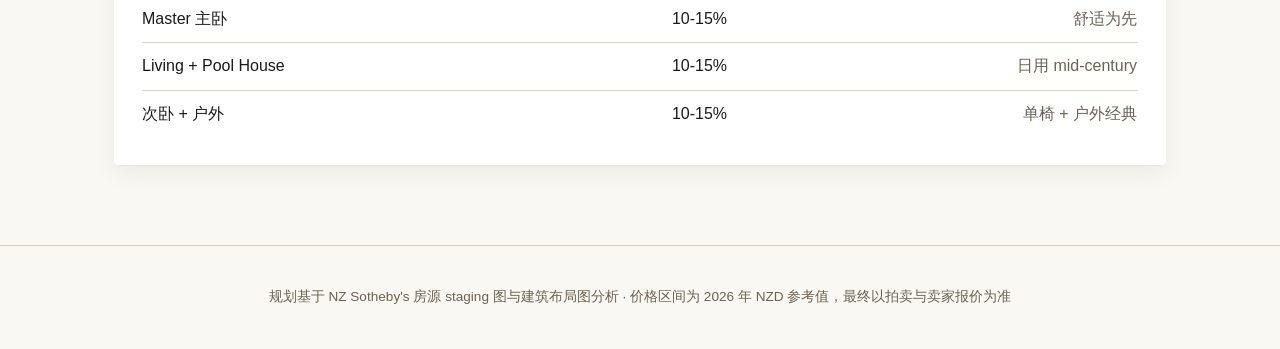
==== commit c76f2362: "新增 picks.html 精选链接页 + 修正经销商信息 新增 picks.html： - 客厅（沙发/单椅/咖啡桌/落地灯）+ 餐桌（餐桌/餐椅/吊灯）每件家具 - 保值三档：投资级 ★★★ / " ====
--- a/buying-guide.html
+++ b/buying-guide.html
@@ -18,6 +18,7 @@
       <a href="index.html">首页</a>
       <a href="gallery.html">画廊</a>
       <a href="buying-guide.html" class="active">采购建议</a>
+      <a href="picks.html">精选</a>
     </div>
   </div>
 </nav>
@@ -138,12 +139,16 @@
   <h2>新西兰购买渠道</h2>
   <div class="room">
     <h3>奥克兰本地</h3>
-    <div class="pick"><strong>Webb's Auctions</strong> <em>Mt Eden · 季度 Design & Decorative Arts 拍卖，是 NZ 收藏级中古主战场</em></div>
-    <div class="pick"><strong>Cordy's Auctions</strong> <em>Mt Eden · 月度拍卖含家具、Art Deco 专场</em></div>
-    <div class="pick"><strong>Mr Bigglesworthy</strong> <em>Grey Lynn · 专做丹麦 mid-century 修复，可信品级</em></div>
-    <div class="pick"><strong>Vitrine</strong> <em>Ponsonby · 欧洲 vintage 与现代经典</em></div>
-    <div class="pick"><strong>Tessuti</strong> <em>Newmarket · 高端古董与现代经典混搭</em></div>
-    <div class="pick"><strong>Goodform</strong> <em>北岸 · 中古丹麦专门</em></div>
+    <div class="pick"><strong>Webb's Auctions</strong> <em>Mt Eden · 季度 Premium Design 拍卖，NZ 顶级中古主战场 · <a href="https://www.webbs.co.nz/decorative-arts">webbs.co.nz/decorative-arts</a></em></div>
+    <div class="pick"><strong>Cordy's</strong> <em>Mt Eden 展厅 / Remuera 办公 · 每月 Decorative & Fine Art + 周一在线 Estate · <a href="https://www.cordys.co.nz/">cordys.co.nz</a></em></div>
+    <div class="pick"><strong>Mr Bigglesworthy / Good Form</strong> <em>86 Newton Rd, Eden Terrace · 合体店，丹麦 mid-century 修复真品 · <a href="https://www.mrbigglesworthy.co.nz/">mrbigglesworthy.co.nz</a></em></div>
+    <div class="pick"><strong>Cult Design</strong> <em>73 The Strand, Parnell · Fritz Hansen / Carl Hansen / Louis Poulsen NZ 唯一授权 · <a href="https://cultdesign.co.nz/">cultdesign.co.nz</a></em></div>
+    <div class="pick"><strong>Matisse</strong> <em>130 St Georges Bay Rd, Parnell · B&B Italia / Cassina NZ 代理 · <a href="https://matisse.co.nz/">matisse.co.nz</a></em></div>
+    <div class="pick"><strong>Studio Italia</strong> <em>25 Nugent St, Grafton · Knoll（Saarinen Tulip）NZ 代理 · <a href="https://www.studioitalia.co.nz/">studioitalia.co.nz</a></em></div>
+    <div class="pick"><strong>ECC</strong> <em>39 Nugent St, Grafton · Flos / DCW Éditions · <a href="https://ecc.co.nz/">ecc.co.nz</a></em></div>
+    <div class="pick"><strong>Tim Webber Design</strong> <em>12 Nugent St, Grafton · NZ 当代实木 · <a href="https://timwebberdesign.com/">timwebberdesign.com</a></em></div>
+    <div class="pick"><strong>Vitrine</strong> <em>Morningside · 法国 + 欧洲早期 20 世纪家具 · <a href="https://www.vitrine.co.nz/">vitrine.co.nz</a></em></div>
+    <div class="pick"><strong>Simon James</strong> <em>Newmarket · NZ 当代 + Vitra / HAY · <a href="https://simonjames.co.nz/">simonjames.co.nz</a></em></div>
     <div class="pick"><strong>Trade Me Antiques & Collectables</strong> <em>NZ 内淘货第一站，注意验真</em></div>
   </div>
 
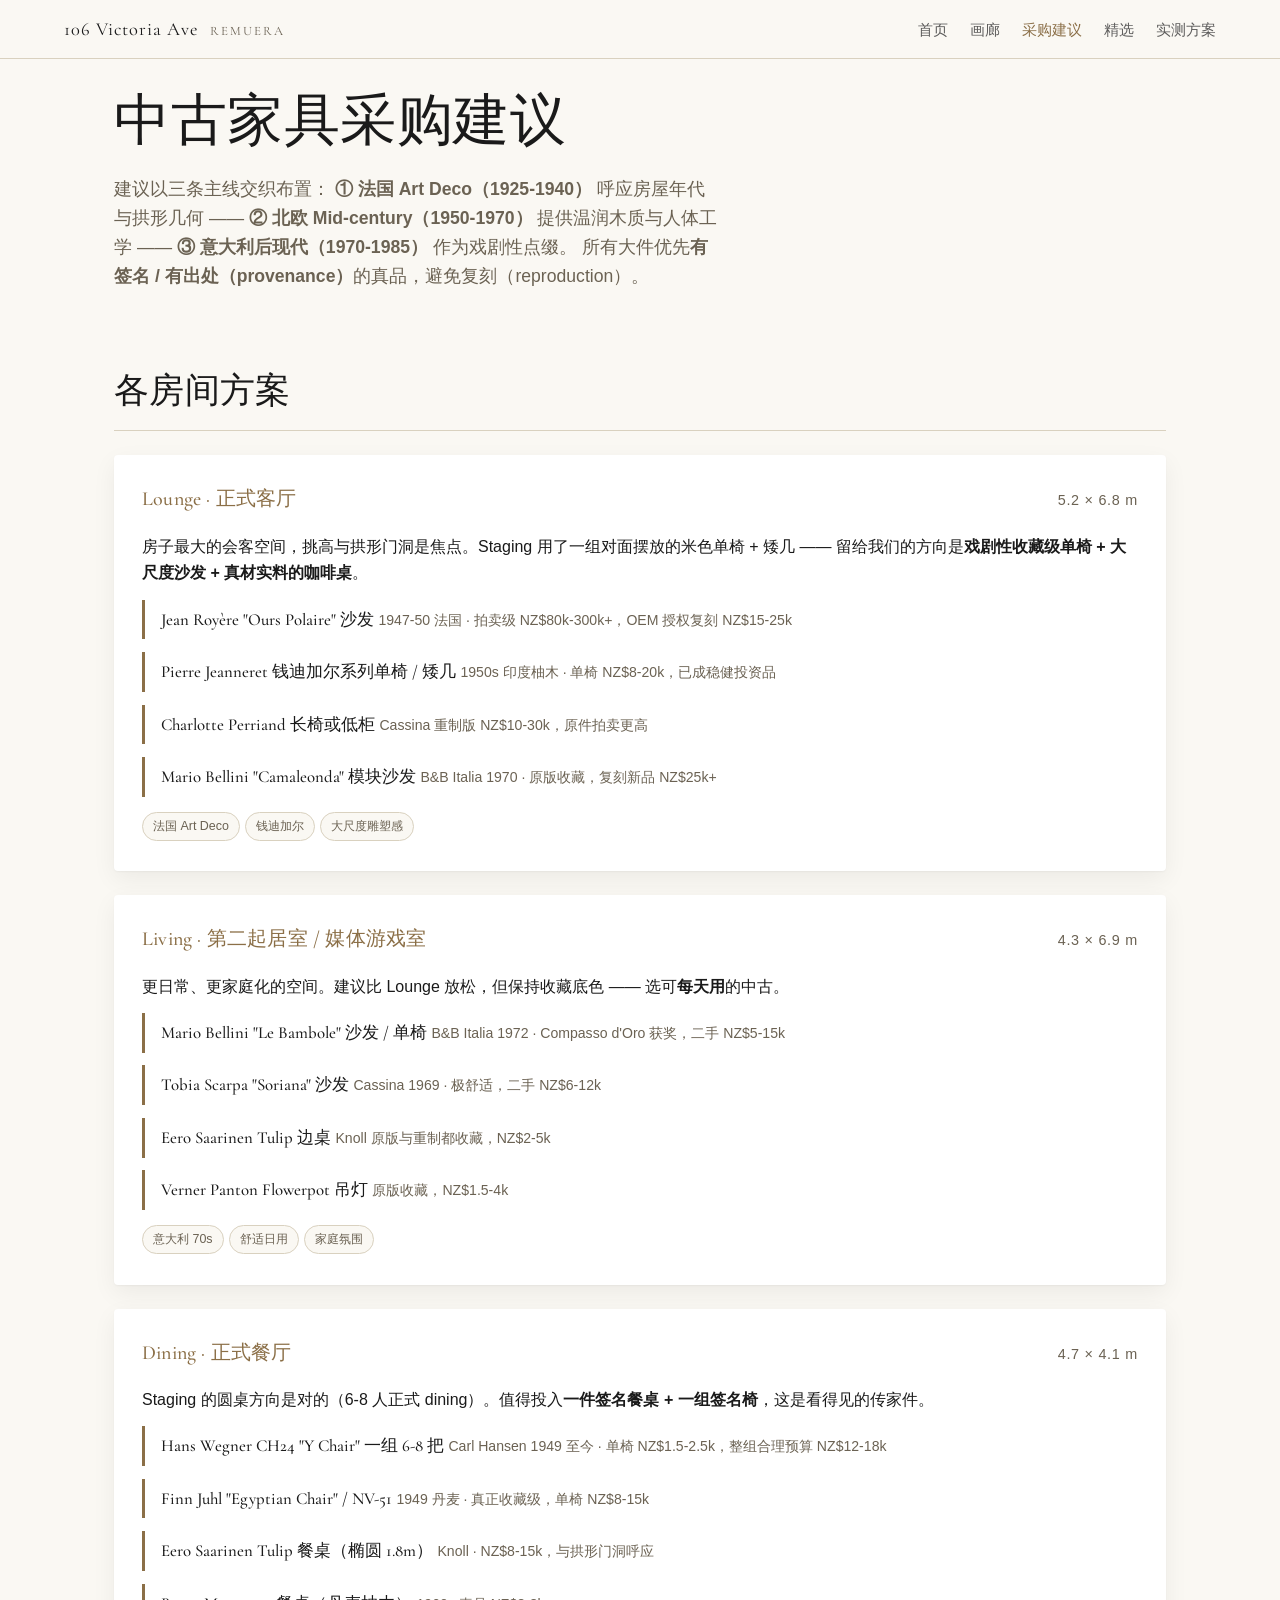
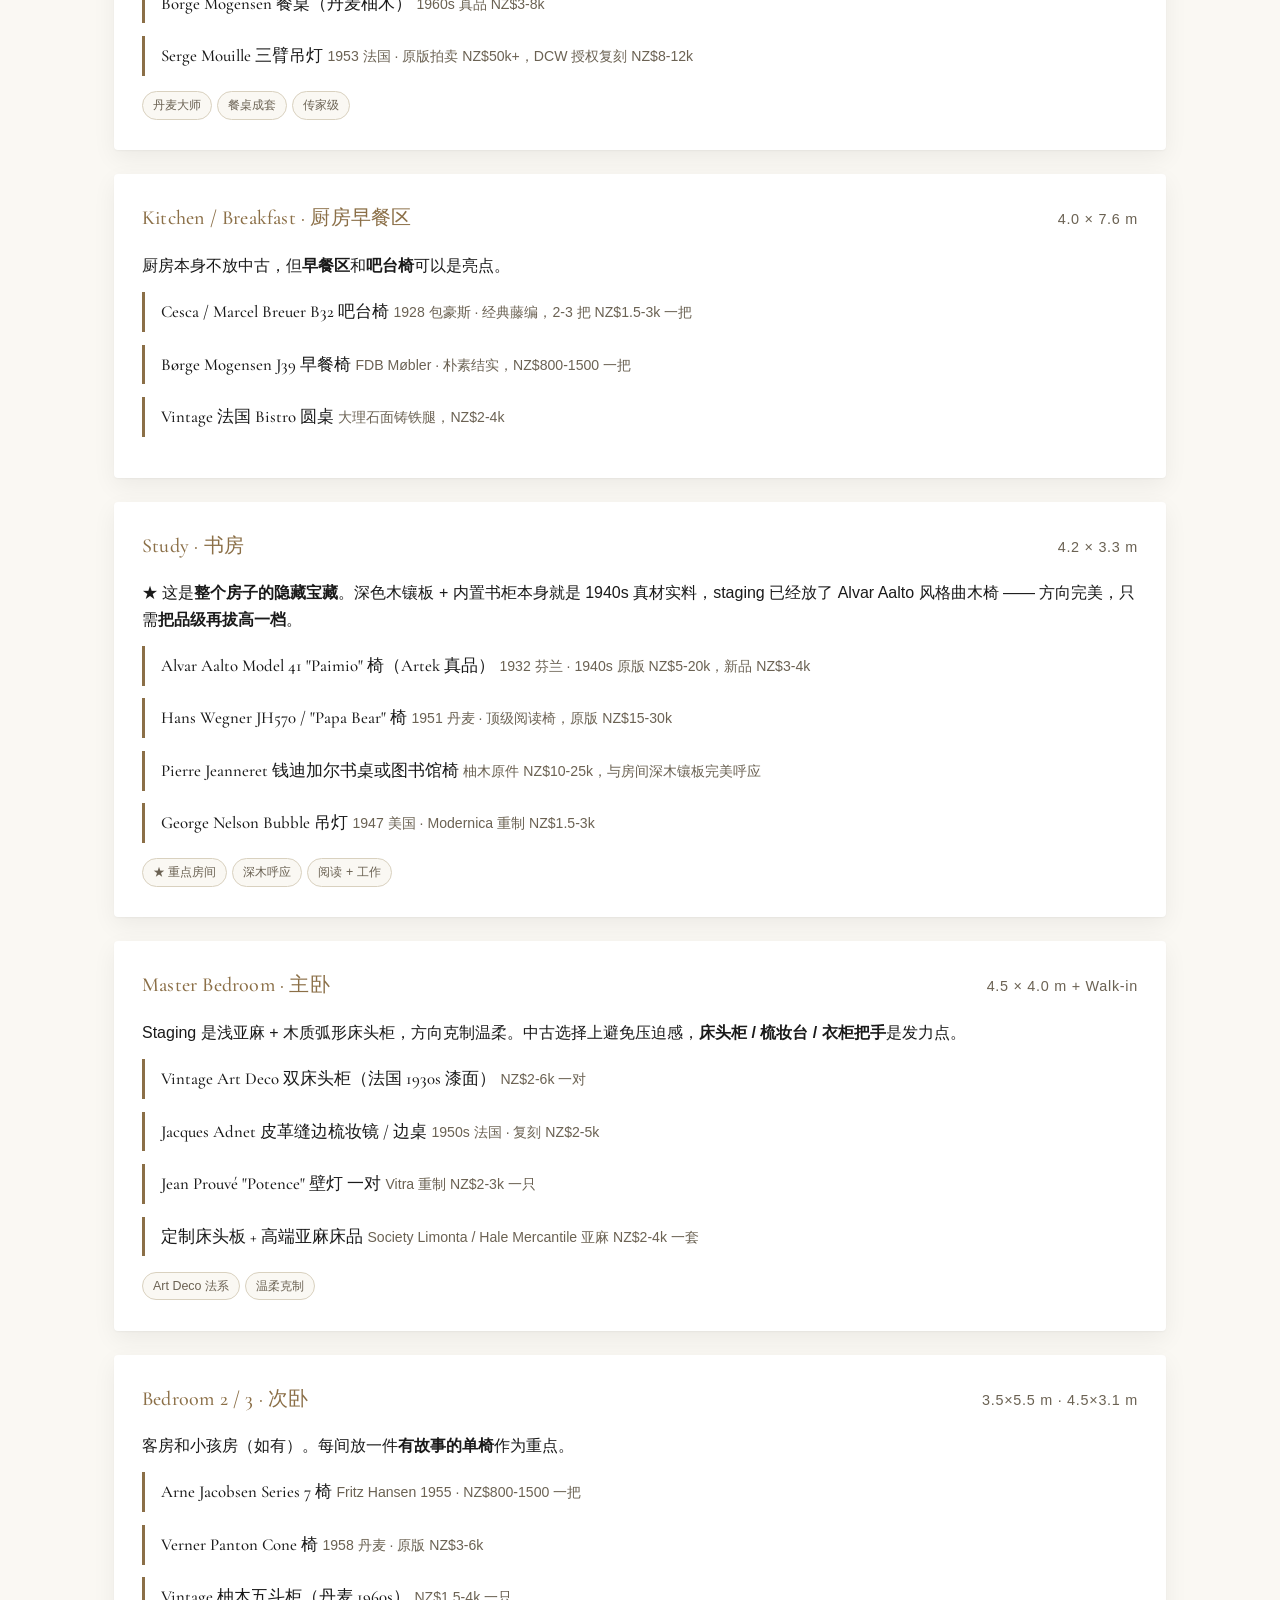
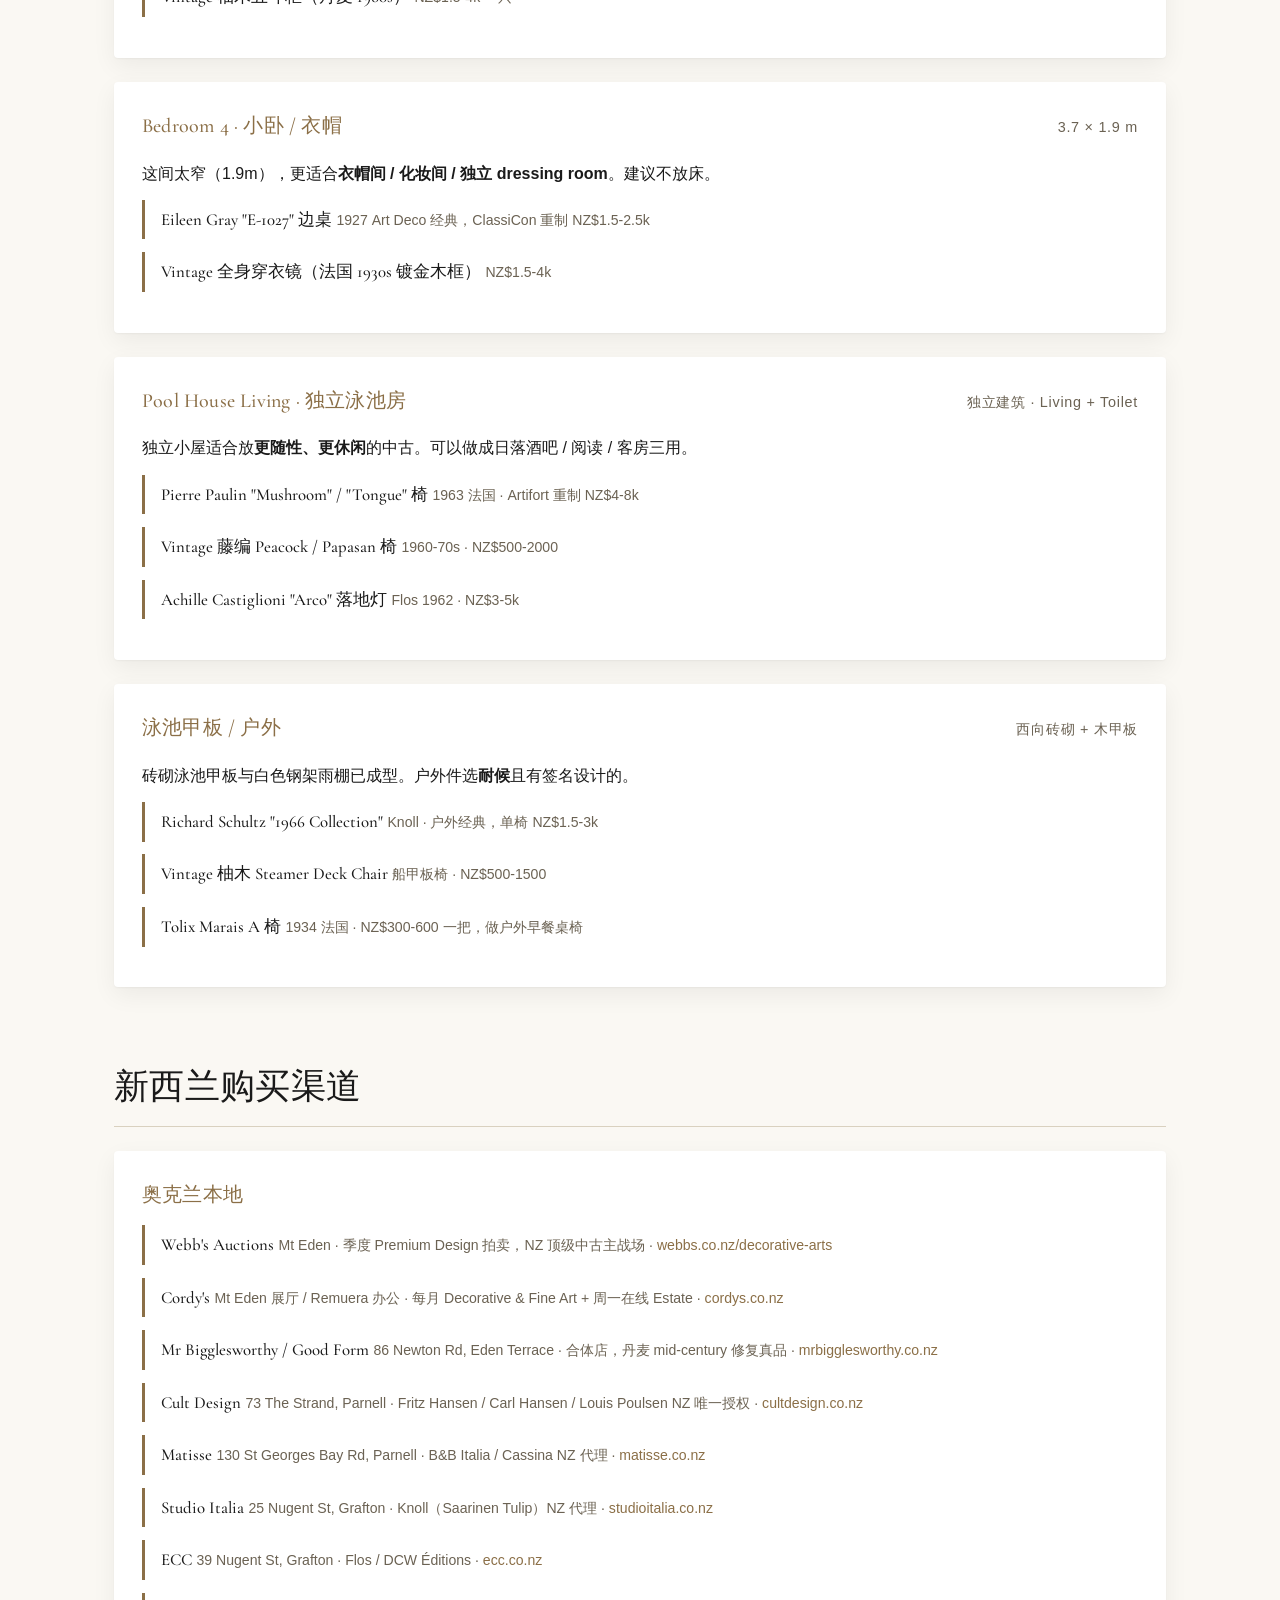
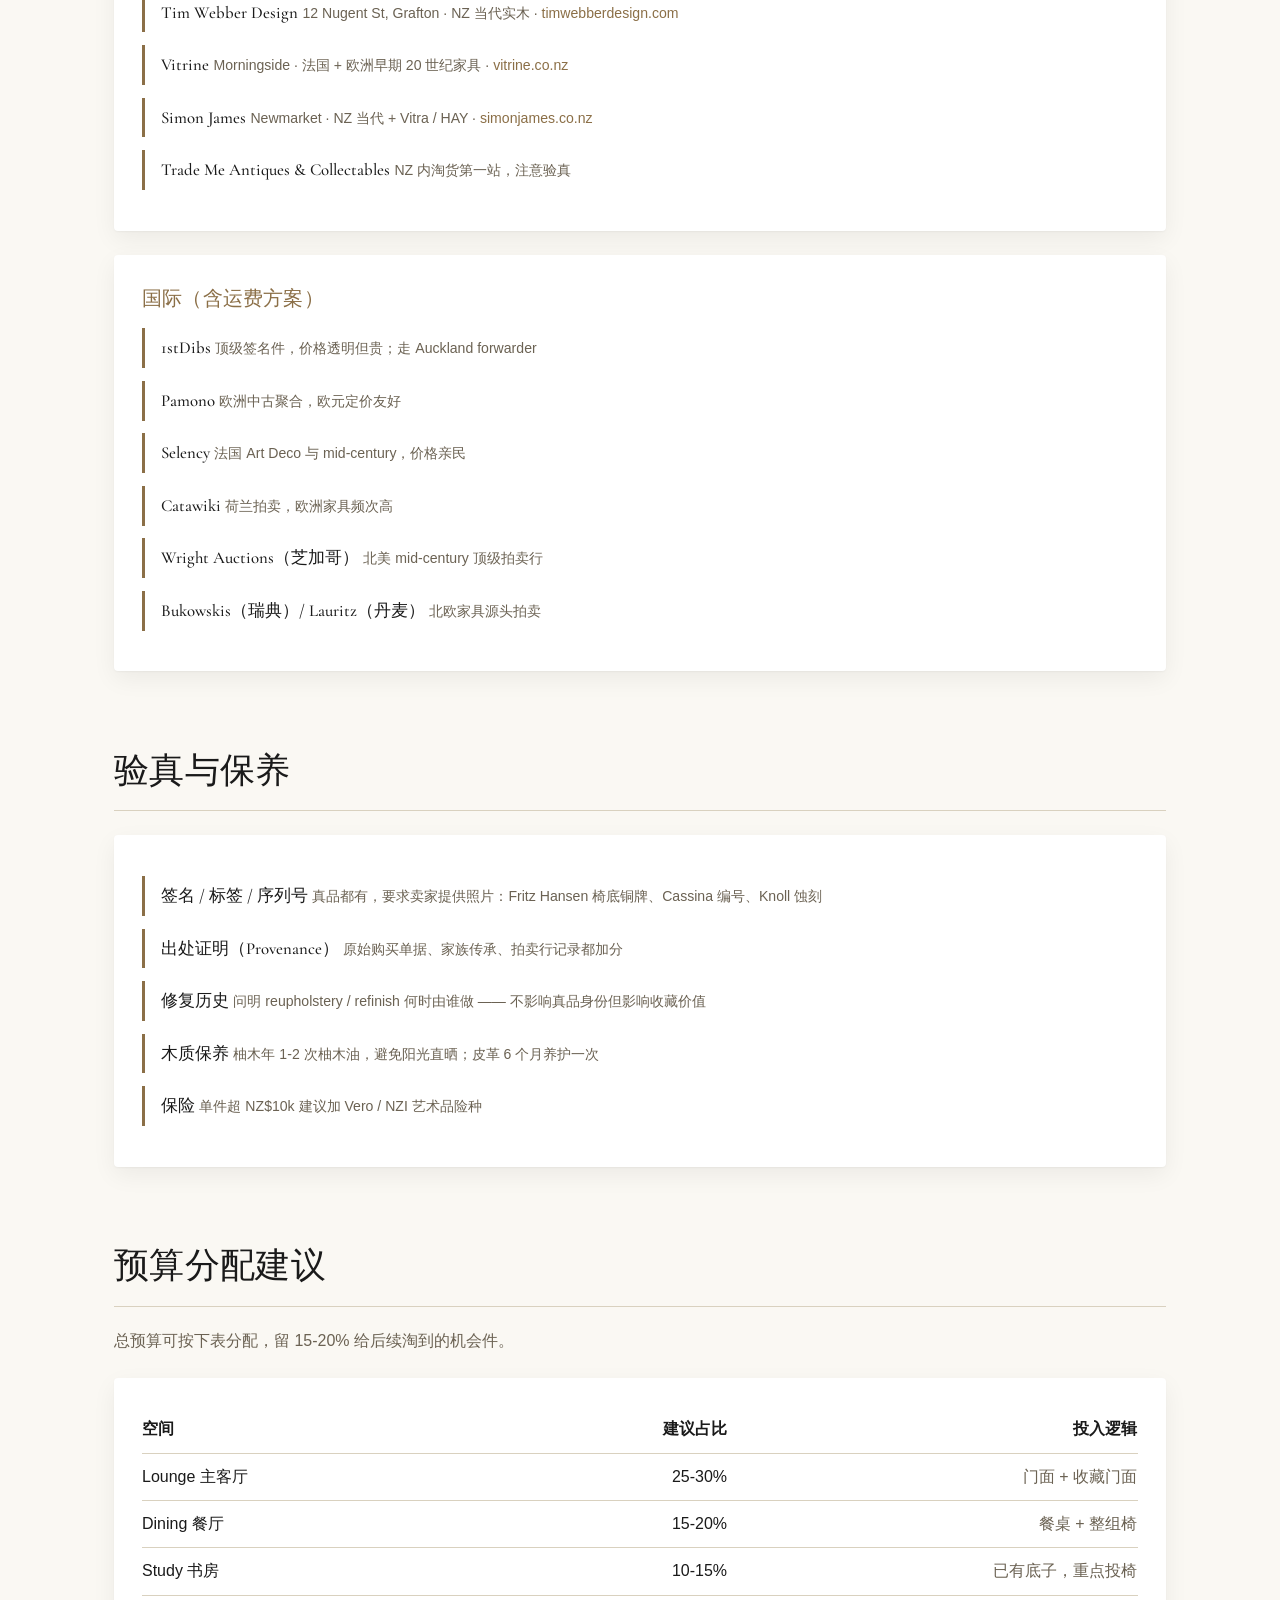
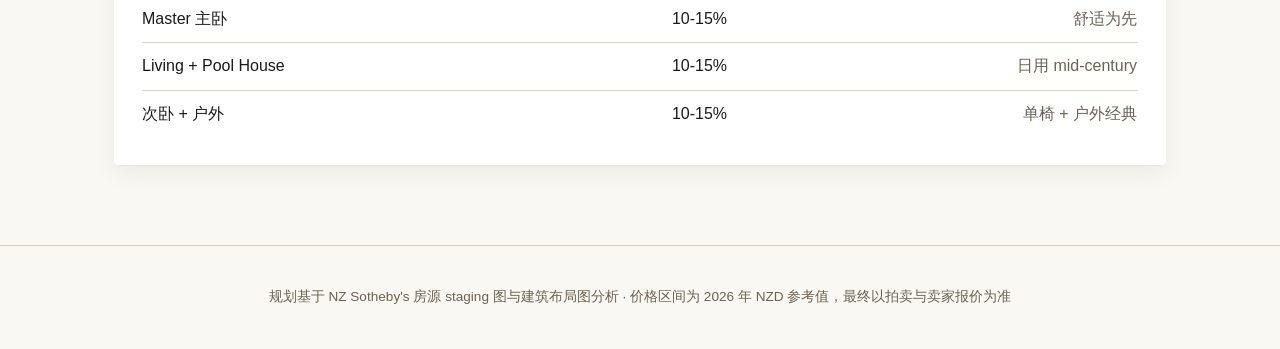
==== commit 8893e4f0: "新增 plans.html 实测方案页 第一个房间：Kitchen / Dining 开放餐厅（4.0 × 3.8 m） - 实测尺寸卡 + 桌型容量对照表 - ASCII 俯视布局图 - 三个方案：" ====
--- a/buying-guide.html
+++ b/buying-guide.html
@@ -19,6 +19,7 @@
       <a href="gallery.html">画廊</a>
       <a href="buying-guide.html" class="active">采购建议</a>
       <a href="picks.html">精选</a>
+      <a href="plans.html">实测方案</a>
     </div>
   </div>
 </nav>
